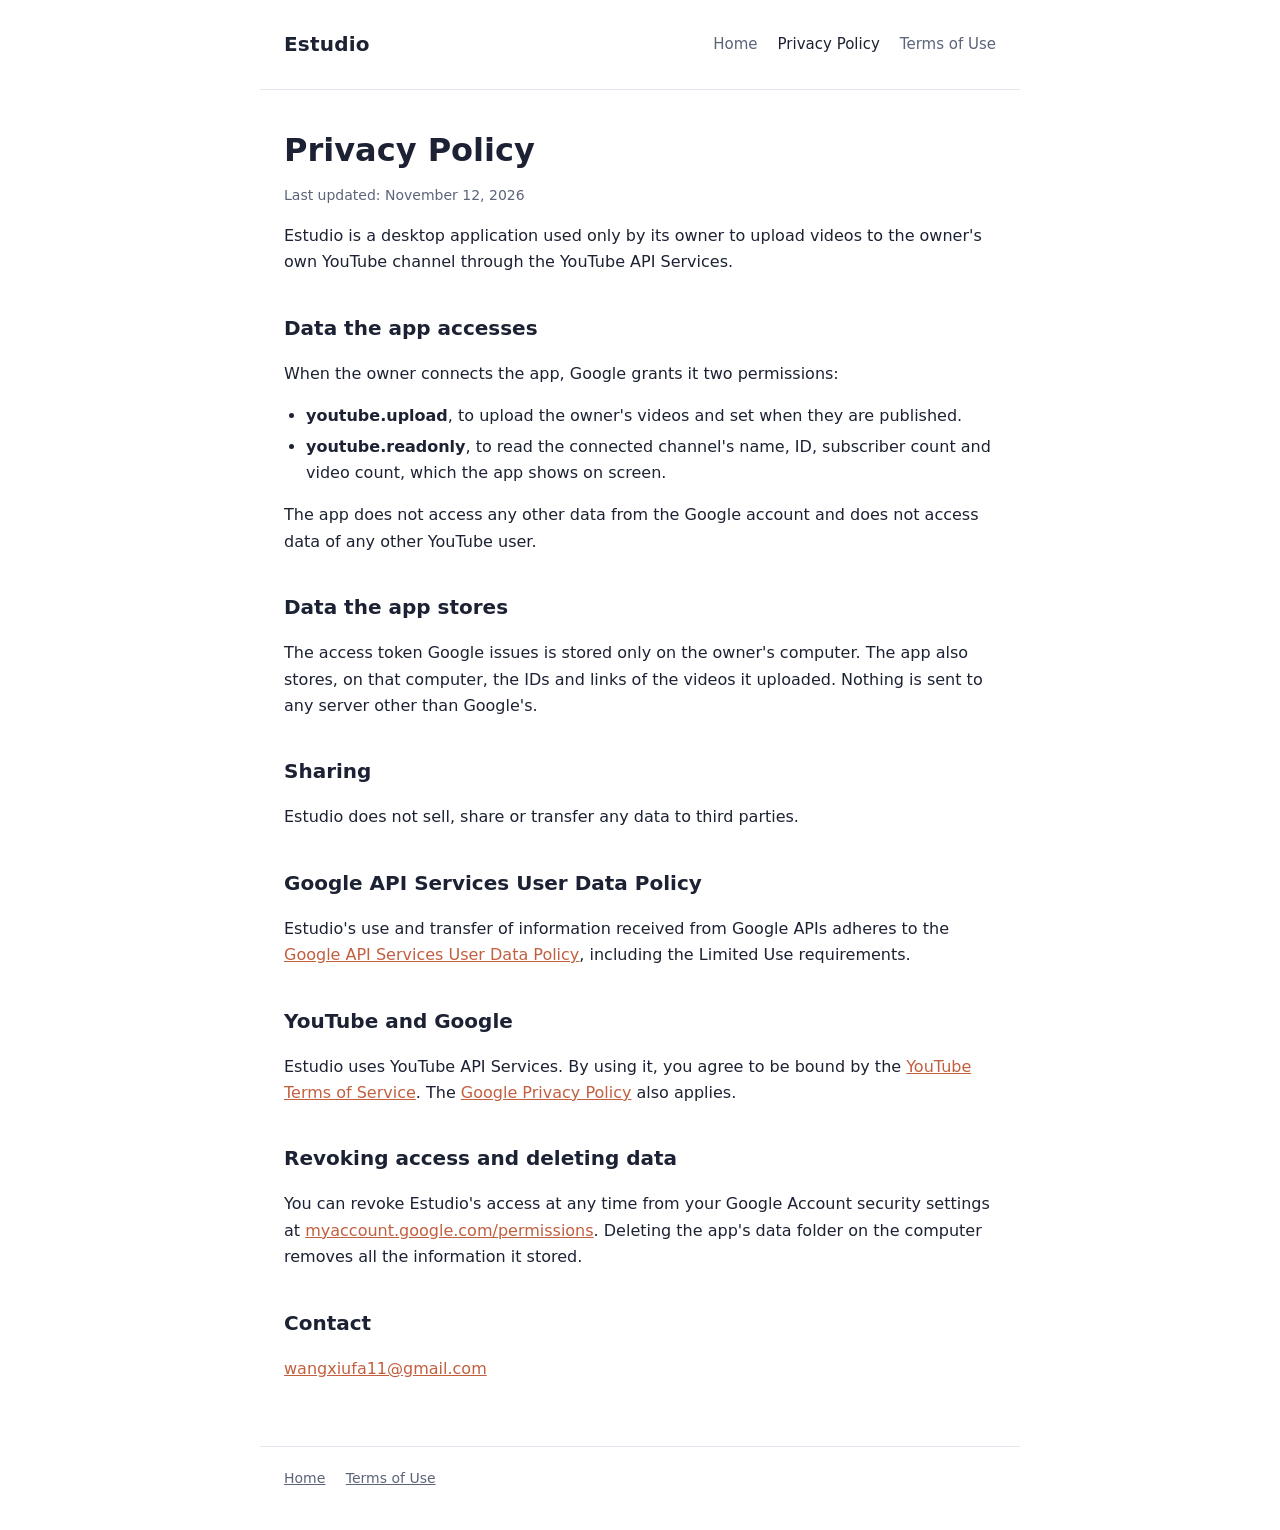
==== privacy.html @ 85b9e38c "Pagina de Estudio: inicio, privacidad y condiciones" ====
<!doctype html>
<html lang="en">
<head>
  <meta charset="utf-8">
  <meta name="viewport" content="width=device-width, initial-scale=1">
  <title>Privacy Policy — Estudio</title>
  <link rel="stylesheet" href="estilo.css">
</head>
<body>
  <header>
    <a class="marca" href="./">Estudio</a>
    <nav>
      <a href="./">Home</a>
      <a href="privacy.html" aria-current="page">Privacy Policy</a>
      <a href="terms.html">Terms of Use</a>
    </nav>
  </header>
  <main>
    <h1>Privacy Policy</h1>
    <p class="nota">Last updated: November 12, 2026</p>

    <p>Estudio is a desktop application used only by its owner to upload videos to the owner's own YouTube channel through the YouTube API Services.</p>

    <h2>Data the app accesses</h2>
    <p>When the owner connects the app, Google grants it two permissions:</p>
    <ul>
      <li><strong>youtube.upload</strong>, to upload the owner's videos and set when they are published.</li>
      <li><strong>youtube.readonly</strong>, to read the connected channel's name, ID, subscriber count and video count, which the app shows on screen.</li>
    </ul>
    <p>The app does not access any other data from the Google account and does not access data of any other YouTube user.</p>

    <h2>Data the app stores</h2>
    <p>The access token Google issues is stored only on the owner's computer. The app also stores, on that computer, the IDs and links of the videos it uploaded. Nothing is sent to any server other than Google's.</p>

    <h2>Sharing</h2>
    <p>Estudio does not sell, share or transfer any data to third parties.</p>

    <h2>Google API Services User Data Policy</h2>
    <p>Estudio's use and transfer of information received from Google APIs adheres to the <a href="https://developers.google.com/terms/api-services-user-data-policy">Google API Services User Data Policy</a>, including the Limited Use requirements.</p>

    <h2>YouTube and Google</h2>
    <p>Estudio uses YouTube API Services. By using it, you agree to be bound by the <a href="https://www.youtube.com/t/terms">YouTube Terms of Service</a>. The <a href="https://policies.google.com/privacy">Google Privacy Policy</a> also applies.</p>

    <h2>Revoking access and deleting data</h2>
    <p>You can revoke Estudio's access at any time from your Google Account security settings at <a href="https://myaccount.google.com/permissions">myaccount.google.com/permissions</a>. Deleting the app's data folder on the computer removes all the information it stored.</p>

    <h2>Contact</h2>
    <p><a href="mailto:wangxiufa11@gmail.com">wangxiufa11@gmail.com</a></p>
  </main>
  <footer>
    <a href="./">Home</a>
    <a href="terms.html">Terms of Use</a>
  </footer>
</body>
</html>
---- estilo.css ----
:root { --texto: #1c2233; --tenue: #5b6478; --borde: #e3e6ee; --acento: #c25f3f; --fondo: #ffffff; --suave: #f6f7fa; }
* { box-sizing: border-box; }
body {
  margin: 0; background: var(--fondo); color: var(--texto);
  font: 16px/1.65 "Segoe UI", system-ui, -apple-system, Roboto, Helvetica, Arial, sans-serif;
}
header, main, footer { max-width: 760px; margin: 0 auto; padding: 0 24px; }
header {
  display: flex; flex-wrap: wrap; align-items: center; justify-content: space-between; gap: 8px 24px;
  padding-top: 28px; padding-bottom: 28px; border-bottom: 1px solid var(--borde);
}
.marca { font-weight: 700; font-size: 20px; color: var(--texto); text-decoration: none; letter-spacing: .2px; }
nav { display: flex; flex-wrap: wrap; gap: 4px 20px; }
nav a { color: var(--tenue); text-decoration: none; font-size: 15px; }
nav a:hover, nav a[aria-current="page"] { color: var(--texto); }
main { padding-top: 40px; padding-bottom: 48px; }
h1 { font-size: 32px; line-height: 1.25; margin: 0 0 12px; }
h2 { font-size: 20px; margin: 36px 0 8px; }
p, li { color: var(--texto); }
.bajada { color: var(--tenue); font-size: 18px; margin-top: 0; }
.nota { color: var(--tenue); font-size: 14px; }
ul { padding-left: 22px; }
li { margin: 4px 0; }
a { color: var(--acento); }
.caja { background: var(--suave); border: 1px solid var(--borde); border-radius: 10px; padding: 16px 20px; margin-top: 24px; }
footer { border-top: 1px solid var(--borde); padding-top: 20px; padding-bottom: 40px; color: var(--tenue); font-size: 14px; }
footer a { color: var(--tenue); margin-right: 16px; }
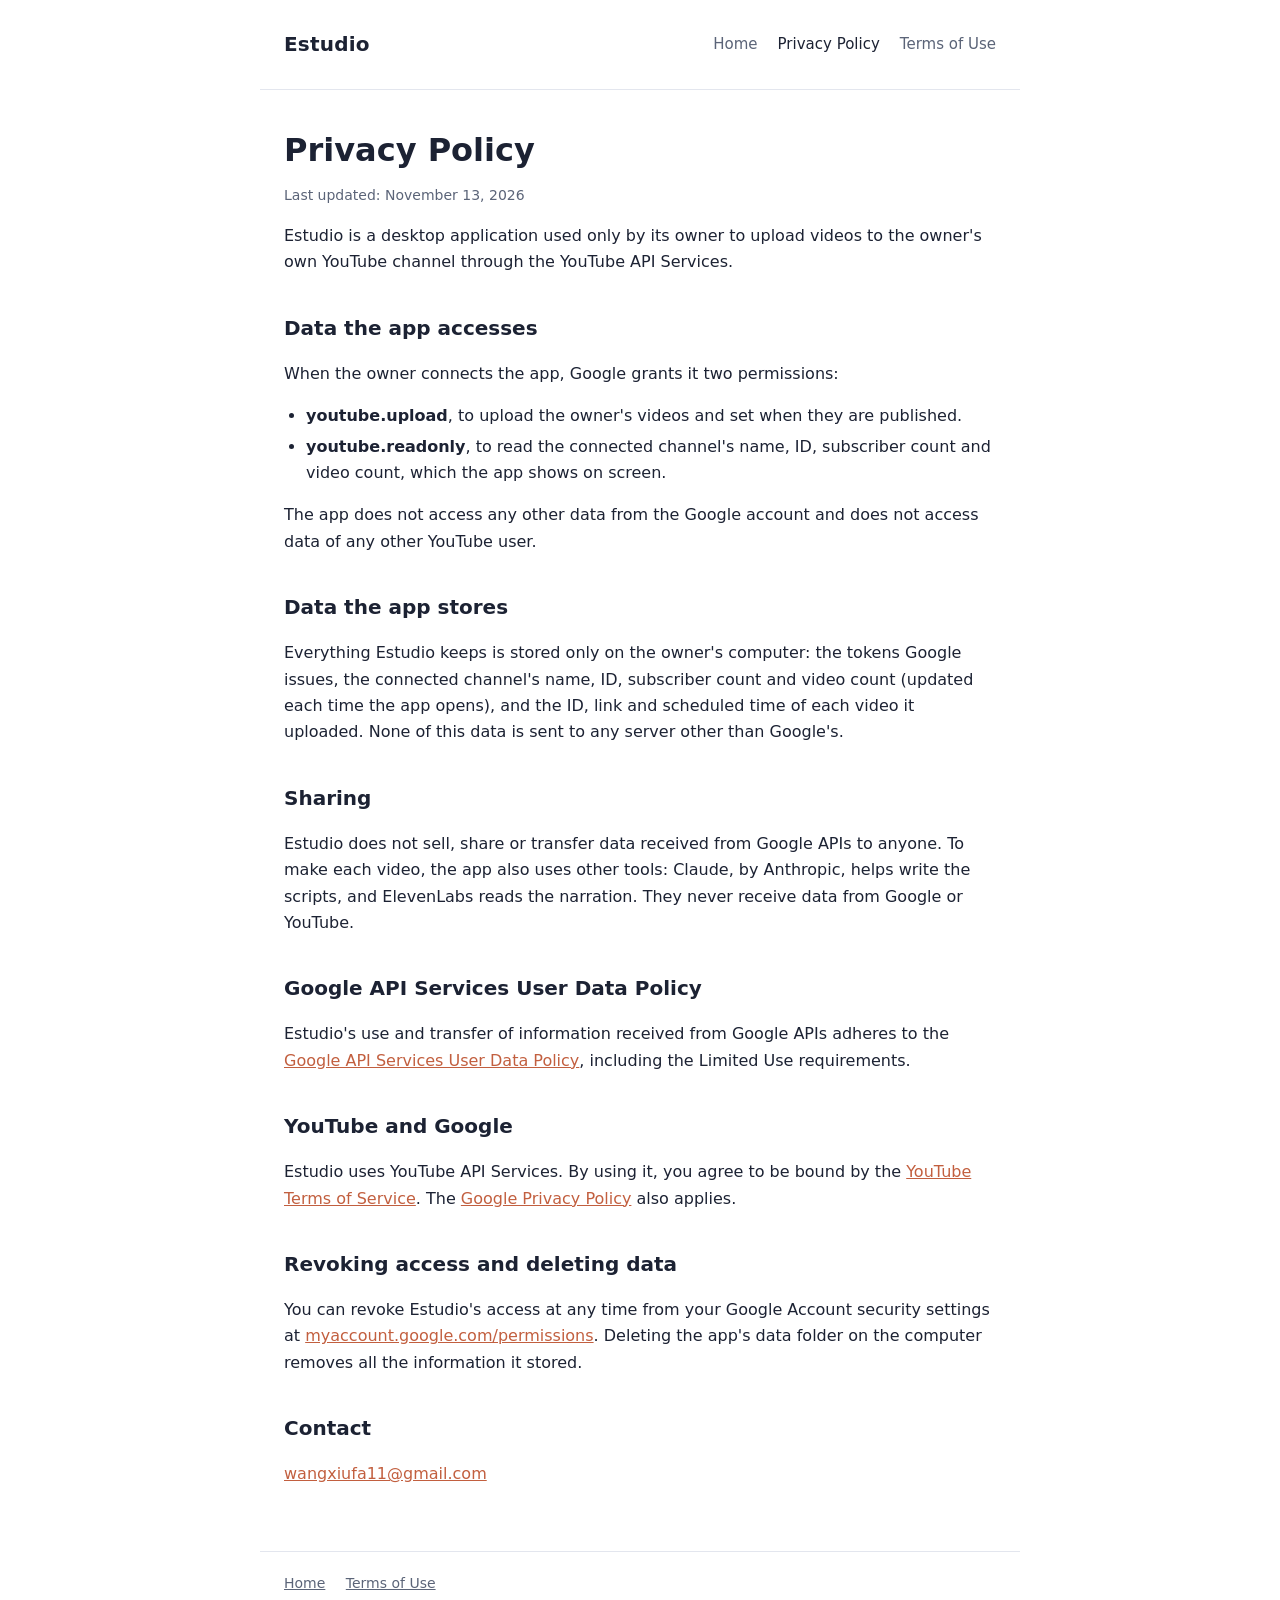
==== commit 34b19ee4: "Privacy policy: list all stored data and the other tools" ====
--- a/privacy.html
+++ b/privacy.html
@@ -17,7 +17,7 @@
   </header>
   <main>
     <h1>Privacy Policy</h1>
-    <p class="nota">Last updated: November 12, 2026</p>
+    <p class="nota">Last updated: November 13, 2026</p>
 
     <p>Estudio is a desktop application used only by its owner to upload videos to the owner's own YouTube channel through the YouTube API Services.</p>
 
@@ -30,10 +30,10 @@
     <p>The app does not access any other data from the Google account and does not access data of any other YouTube user.</p>
 
     <h2>Data the app stores</h2>
-    <p>The access token Google issues is stored only on the owner's computer. The app also stores, on that computer, the IDs and links of the videos it uploaded. Nothing is sent to any server other than Google's.</p>
+    <p>Everything Estudio keeps is stored only on the owner's computer: the tokens Google issues, the connected channel's name, ID, subscriber count and video count (updated each time the app opens), and the ID, link and scheduled time of each video it uploaded. None of this data is sent to any server other than Google's.</p>
 
     <h2>Sharing</h2>
-    <p>Estudio does not sell, share or transfer any data to third parties.</p>
+    <p>Estudio does not sell, share or transfer data received from Google APIs to anyone. To make each video, the app also uses other tools: Claude, by Anthropic, helps write the scripts, and ElevenLabs reads the narration. They never receive data from Google or YouTube.</p>
 
     <h2>Google API Services User Data Policy</h2>
     <p>Estudio's use and transfer of information received from Google APIs adheres to the <a href="https://developers.google.com/terms/api-services-user-data-policy">Google API Services User Data Policy</a>, including the Limited Use requirements.</p>
